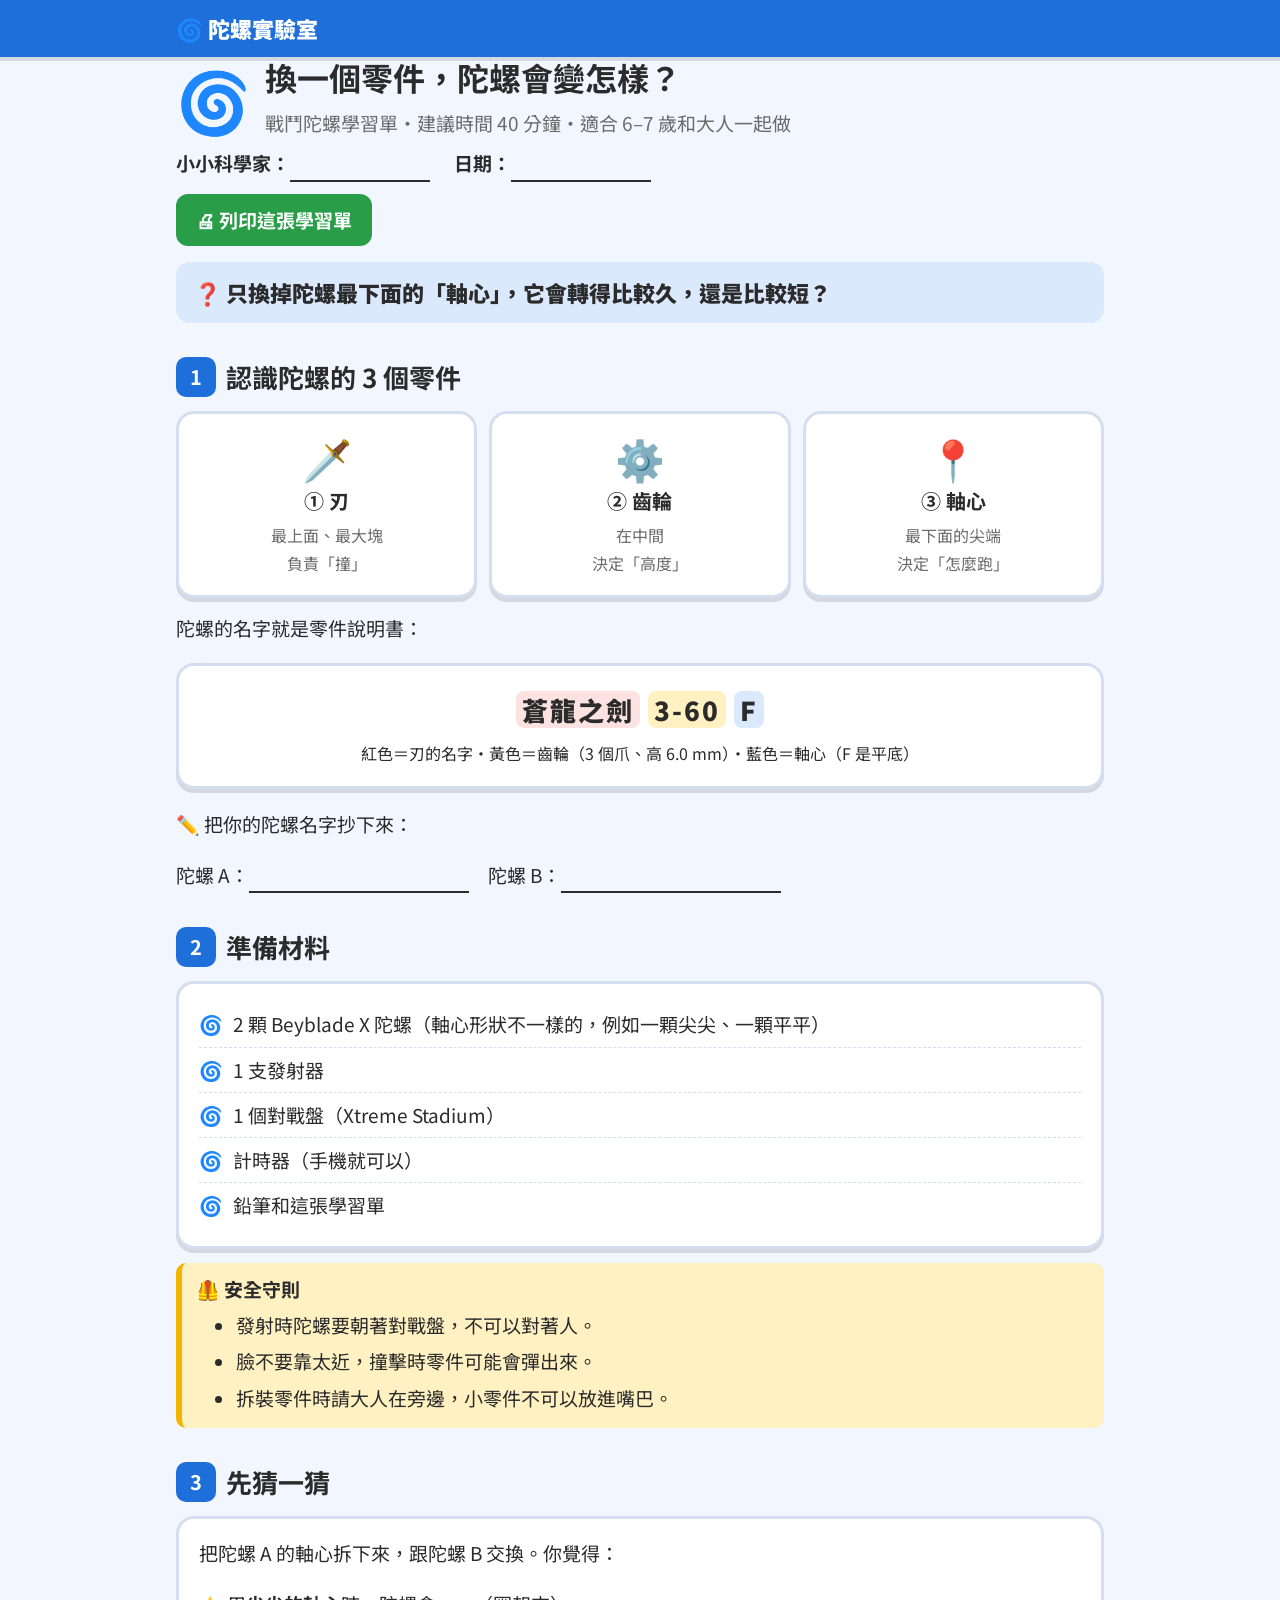
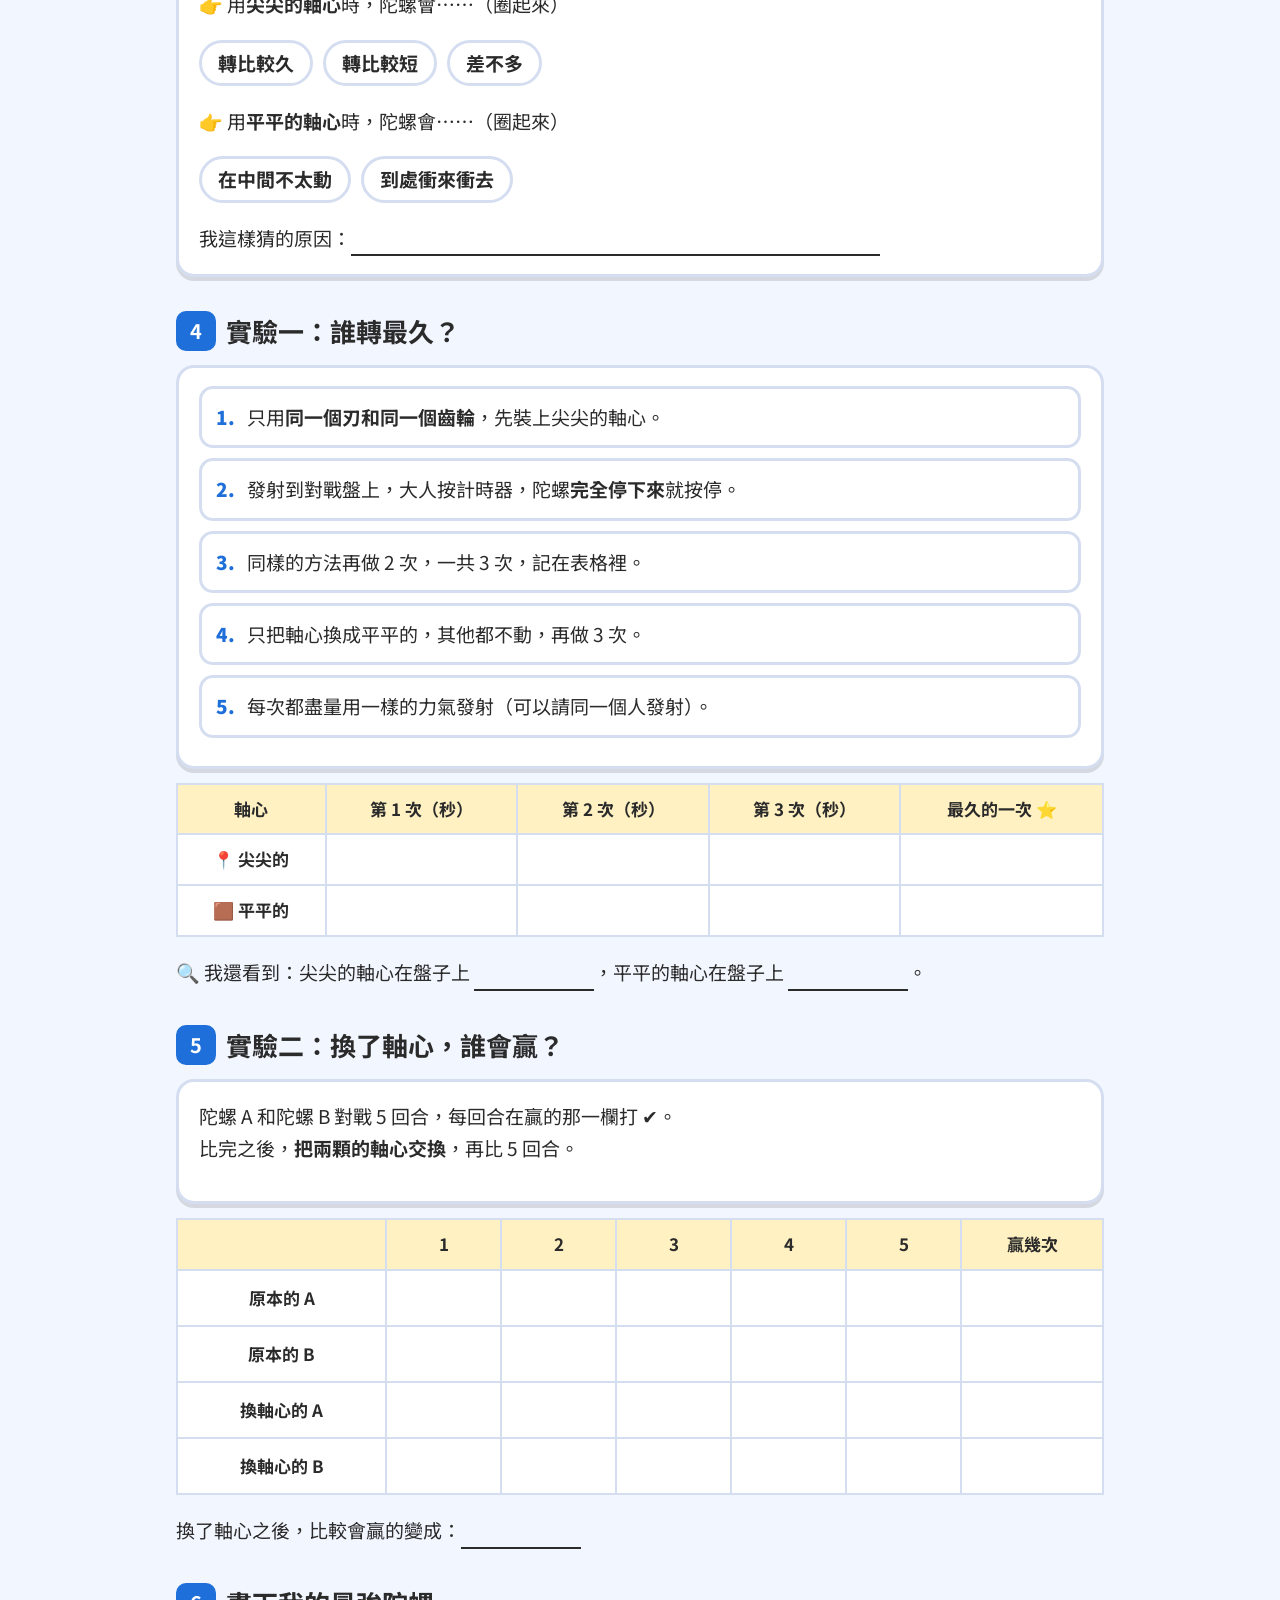
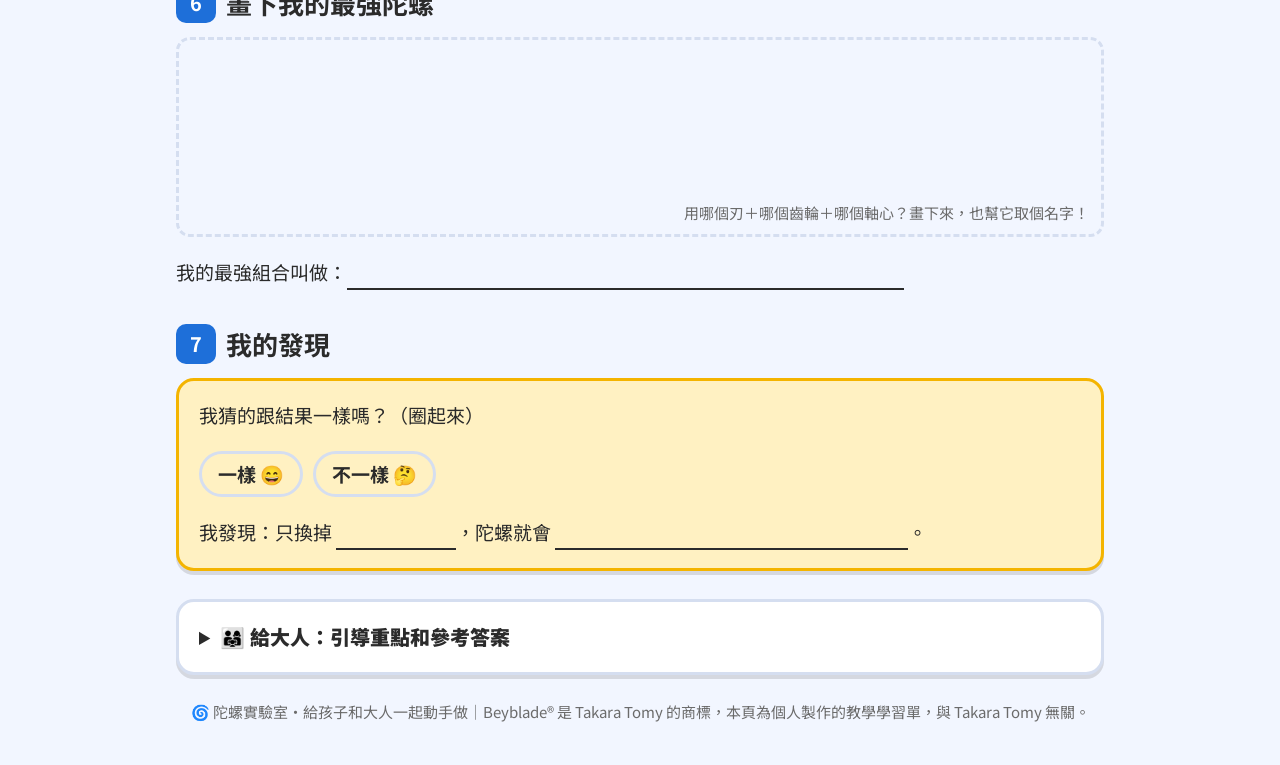
==== index.html @ efa7e7e8 "建立陀螺實驗室：可列印的戰鬥陀螺實驗學習單 Co-Authored-By: Claude Opus 5.5 <noreply@anthropic.com>" ====
<!doctype html>
<html lang="zh-Hant-TW">
<head>
  <meta charset="utf-8">
  <meta name="viewport" content="width=device-width, initial-scale=1">
  <title>陀螺實驗學習單｜陀螺實驗室</title>
  <meta name="description" content="換一個零件，陀螺會變怎樣？給 6–7 歲孩子的戰鬥陀螺實驗學習單，可以直接列印">
  <link rel="icon" href="data:image/svg+xml,<svg xmlns='http://www.w3.org/2000/svg' viewBox='0 0 100 100'><text y='.9em' font-size='90'>🌀</text></svg>">
  <link rel="preconnect" href="https://fonts.googleapis.com">
  <link rel="stylesheet" href="https://fonts.googleapis.com/css2?family=Noto+Sans+TC:wght@400;700;900&display=swap">
  <style>
    :root {
      --bg: #f2f6ff;
      --card: #ffffff;
      --ink: #2b2b2b;
      --muted: #6b6b6b;
      --line: #d5def0;
      --red: #d62828;
      --red-soft: #fde2e2;
      --yellow: #f4b400;
      --yellow-soft: #fff1c2;
      --blue: #1e6fd9;
      --blue-soft: #dbe9fd;
      --green: #2a9d48;
      --shadow: 0 4px 0 rgba(0, 0, 0, 0.12);
    }
    * { box-sizing: border-box; }
    body {
      margin: 0;
      background: var(--bg);
      color: var(--ink);
      font-family: "Noto Sans TC", "Microsoft JhengHei", "PingFang TC", sans-serif;
      font-size: 19px;
      line-height: 1.7;
    }
    .wrap { max-width: 960px; margin: 0 auto; padding: 0 16px; }
    main { padding: 24px 0 48px; }
    h1 { font-size: 32px; line-height: 1.3; margin: 0 0 8px; }
    h2 { font-size: 26px; margin: 32px 0 12px; }
    .lead { color: var(--muted); margin: 0 0 20px; }
    .logo { color: #fff; text-decoration: none; font-weight: 900; font-size: 22px; }
    .card {
      background: var(--card);
      border: 3px solid var(--line);
      border-radius: 18px;
      padding: 18px 20px;
      box-shadow: var(--shadow);
    }
    .lesson-top { display: flex; gap: 14px; align-items: center; flex-wrap: wrap; }
    .lesson-top .emoji { font-size: 60px; line-height: 1; }
    .question {
      font-size: 22px;
      font-weight: 900;
      background: var(--blue-soft);
      padding: 12px 18px;
      border-radius: 14px;
      margin: 16px 0;
    }
    .section h2 { display: flex; align-items: center; gap: 10px; }
    .section h2 .n {
      background: var(--blue);
      color: #fff;
      width: 40px;
      height: 40px;
      border-radius: 10px;
      display: inline-flex;
      align-items: center;
      justify-content: center;
      font-size: 20px;
      flex: none;
    }
    .materials { margin: 0; padding-left: 0; list-style: none; }
    .materials li { padding: 6px 0 6px 34px; position: relative; border-bottom: 1px dashed var(--line); }
    .materials li:last-child { border-bottom: 0; }
    .materials li::before { content: "🌀"; position: absolute; left: 0; }
    .steps { list-style: none; padding: 0; margin: 0; }
    .steps li { margin-bottom: 10px; }
    .steps label {
      display: flex;
      gap: 12px;
      align-items: flex-start;
      padding: 12px 14px;
      border: 3px solid var(--line);
      border-radius: 14px;
      background: var(--card);
    }
    .steps .num { font-weight: 900; color: var(--blue); flex: none; }
    .note {
      background: var(--yellow-soft);
      border-left: 6px solid var(--yellow);
      padding: 10px 14px;
      border-radius: 10px;
      margin: 14px 0;
    }
    .discovery { background: var(--yellow-soft); border-color: var(--yellow); }
    .btn {
      font: inherit;
      font-weight: 700;
      padding: 8px 18px;
      border-radius: 12px;
      border: 2px solid var(--ink);
      background: #fff;
      cursor: pointer;
    }
    .btn.primary { background: var(--green); border-color: var(--green); color: #fff; }
    .fold summary { font-weight: 900; cursor: pointer; font-size: 20px; }
    .fold[open] summary { margin-bottom: 12px; }
    footer { text-align: center; color: var(--muted); font-size: 15px; padding: 24px 16px 40px; }
    @media (max-width: 600px) {
      body { font-size: 18px; }
      h1 { font-size: 27px; }
      .lesson-top .emoji { font-size: 48px; }
    }

    /* 學習單專用：填寫格、表格、列印 */
    .ws-name { display: flex; flex-wrap: wrap; gap: 8px 24px; margin: 8px 0 4px; font-weight: 700; }
    .ws-name span { border-bottom: 2px solid var(--ink); min-width: 140px; display: inline-block; }
    .parts { display: grid; gap: 12px; grid-template-columns: repeat(auto-fit, minmax(200px, 1fr)); }
    .part { text-align: center; }
    .part .emoji { font-size: 40px; display: block; line-height: 1.3; }
    .part b { font-size: 20px; display: block; }
    .part p { margin: 4px 0 0; font-size: 16px; color: var(--muted); }
    .name-code { font-size: 26px; font-weight: 900; text-align: center; letter-spacing: 2px; margin: 4px 0 8px; }
    .name-code .k { padding: 0 6px; border-radius: 8px; }
    .k1 { background: var(--red-soft); }
    .k2 { background: var(--yellow-soft); }
    .k3 { background: var(--blue-soft); }
    .ws-table { width: 100%; border-collapse: collapse; font-size: 17px; background: #fff; }
    .ws-table th, .ws-table td { border: 2px solid var(--line); padding: 10px 8px; text-align: center; }
    .ws-table th { background: var(--yellow-soft); }
    .ws-table td:first-child { white-space: nowrap; font-weight: 700; }
    .ws-table td.blank { height: 48px; min-width: 56px; }
    .scroll { overflow-x: auto; }
    .choice { display: flex; flex-wrap: wrap; gap: 10px; margin: 8px 0; }
    .choice span { border: 3px solid var(--line); border-radius: 999px; padding: 4px 16px; font-weight: 700; }
    .fill { border-bottom: 2px solid var(--ink); display: inline-block; min-width: 120px; }
    .draw { height: 200px; border: 3px dashed var(--line); border-radius: 14px; display: flex; align-items: flex-end; justify-content: flex-end; padding: 8px 12px; color: var(--muted); font-size: 15px; }
    .tally td.blank { height: 56px; }
    .safety li { margin-bottom: 4px; }
    .print-bar { display: flex; gap: 10px; flex-wrap: wrap; margin: 12px 0 4px; }
    .ws-top { background: var(--blue); color: #fff; box-shadow: var(--shadow); }
    .ws-top .wrap { padding-top: 10px; padding-bottom: 10px; display: flex; flex-wrap: wrap; gap: 8px 16px; align-items: center; }
    .ws-top a.back { color: #fff; font-weight: 700; }
    .section { margin-top: 8px; }
    @media print {
      body { background: #fff; font-size: 15px; line-height: 1.5; }
      .ws-top, .print-bar, footer, .no-print { display: none !important; }
      main { padding: 0; }
      .card { box-shadow: none; break-inside: avoid; padding: 10px 14px; }
      h2 { font-size: 20px; margin: 16px 0 8px; break-after: avoid; }
      h1 { font-size: 26px; }
      .page-break { break-before: page; }
      .draw { height: 150px; }
      .section h2 .n, .ws-table th, .k, .question, .note, .result, .discovery {
        -webkit-print-color-adjust: exact; print-color-adjust: exact;
      }
    }
  </style>
</head>
<body>
  <header class="ws-top">
    <div class="wrap">
      <a class="logo" href="index.html">🌀 陀螺實驗室</a>
    </div>
  </header>

  <main class="wrap">
    <div class="lesson-top">
      <span class="emoji">🌀</span>
      <div>
        <h1>換一個零件，陀螺會變怎樣？</h1>
        <p class="lead" style="margin:0">戰鬥陀螺學習單・建議時間 40 分鐘・適合 6–7 歲和大人一起做</p>
      </div>
    </div>

    <div class="ws-name">
      <div>小小科學家：<span>&nbsp;</span></div>
      <div>日期：<span>&nbsp;</span></div>
    </div>

    <div class="print-bar">
      <button class="btn primary" type="button" onclick="window.print()">🖨 列印這張學習單</button>
    </div>

    <p class="question">❓ 只換掉陀螺最下面的「軸心」，它會轉得比較久，還是比較短？</p>

    <!-- 1 -->
    <div class="section">
      <h2><span class="n">1</span>認識陀螺的 3 個零件</h2>
      <div class="parts">
        <div class="card part"><span class="emoji">🗡️</span><b>① 刃</b><p>最上面、最大塊<br>負責「撞」</p></div>
        <div class="card part"><span class="emoji">⚙️</span><b>② 齒輪</b><p>在中間<br>決定「高度」</p></div>
        <div class="card part"><span class="emoji">📍</span><b>③ 軸心</b><p>最下面的尖端<br>決定「怎麼跑」</p></div>
      </div>
      <p style="margin-top:14px">陀螺的名字就是零件說明書：</p>
      <div class="card">
        <p class="name-code"><span class="k k1">蒼龍之劍</span> <span class="k k2">3-60</span> <span class="k k3">F</span></p>
        <p style="margin:0;text-align:center;font-size:16px">紅色＝刃的名字・黃色＝齒輪（3 個爪、高 6.0 mm）・藍色＝軸心（F 是平底）</p>
      </div>
      <p>✏️ 把你的陀螺名字抄下來：</p>
      <p>陀螺 A：<span class="fill" style="min-width:220px">&nbsp;</span>　陀螺 B：<span class="fill" style="min-width:220px">&nbsp;</span></p>
    </div>

    <!-- 2 -->
    <div class="section">
      <h2><span class="n">2</span>準備材料</h2>
      <div class="card">
        <ul class="materials">
          <li>2 顆 Beyblade X 陀螺（軸心形狀不一樣的，例如一顆尖尖、一顆平平）</li>
          <li>1 支發射器</li>
          <li>1 個對戰盤（Xtreme Stadium）</li>
          <li>計時器（手機就可以）</li>
          <li>鉛筆和這張學習單</li>
        </ul>
      </div>
      <div class="note">
        <b>🦺 安全守則</b>
        <ul class="safety" style="margin:4px 0 0">
          <li>發射時陀螺要朝著對戰盤，不可以對著人。</li>
          <li>臉不要靠太近，撞擊時零件可能會彈出來。</li>
          <li>拆裝零件時請大人在旁邊，小零件不可以放進嘴巴。</li>
        </ul>
      </div>
    </div>

    <!-- 3 -->
    <div class="section">
      <h2><span class="n">3</span>先猜一猜</h2>
      <div class="card">
        <p style="margin-top:0">把陀螺 A 的軸心拆下來，跟陀螺 B 交換。你覺得：</p>
        <p>👉 用<b>尖尖的軸心</b>時，陀螺會……（圈起來）</p>
        <div class="choice"><span>轉比較久</span><span>轉比較短</span><span>差不多</span></div>
        <p>👉 用<b>平平的軸心</b>時，陀螺會……（圈起來）</p>
        <div class="choice"><span>在中間不太動</span><span>到處衝來衝去</span></div>
        <p style="margin-bottom:0">我這樣猜的原因：<span class="fill" style="min-width:60%">&nbsp;</span></p>
      </div>
    </div>

    <!-- 4 -->
    <div class="section page-break">
      <h2><span class="n">4</span>實驗一：誰轉最久？</h2>
      <div class="card">
        <ol class="steps">
          <li><label><span class="num">1.</span><span>只用<b>同一個刃和同一個齒輪</b>，先裝上尖尖的軸心。</span></label></li>
          <li><label><span class="num">2.</span><span>發射到對戰盤上，大人按計時器，陀螺<b>完全停下來</b>就按停。</span></label></li>
          <li><label><span class="num">3.</span><span>同樣的方法再做 2 次，一共 3 次，記在表格裡。</span></label></li>
          <li><label><span class="num">4.</span><span>只把軸心換成平平的，其他都不動，再做 3 次。</span></label></li>
          <li><label><span class="num">5.</span><span>每次都盡量用一樣的力氣發射（可以請同一個人發射）。</span></label></li>
        </ol>
      </div>
      <div class="scroll" style="margin-top:14px">
        <table class="ws-table">
          <tr><th>軸心</th><th>第 1 次（秒）</th><th>第 2 次（秒）</th><th>第 3 次（秒）</th><th>最久的一次 ⭐</th></tr>
          <tr><td>📍 尖尖的</td><td class="blank"></td><td class="blank"></td><td class="blank"></td><td class="blank"></td></tr>
          <tr><td>🟫 平平的</td><td class="blank"></td><td class="blank"></td><td class="blank"></td><td class="blank"></td></tr>
        </table>
      </div>
      <p>🔍 我還看到：尖尖的軸心在盤子上 <span class="fill">&nbsp;</span>，平平的軸心在盤子上 <span class="fill">&nbsp;</span>。</p>
    </div>

    <!-- 5 -->
    <div class="section">
      <h2><span class="n">5</span>實驗二：換了軸心，誰會贏？</h2>
      <div class="card">
        <p style="margin-top:0">陀螺 A 和陀螺 B 對戰 5 回合，每回合在贏的那一欄打 ✔。<br>
        比完之後，<b>把兩顆的軸心交換</b>，再比 5 回合。</p>
      </div>
      <div class="scroll" style="margin-top:14px">
        <table class="ws-table tally">
          <tr><th></th><th>1</th><th>2</th><th>3</th><th>4</th><th>5</th><th>贏幾次</th></tr>
          <tr><td>原本的 A</td><td class="blank"></td><td class="blank"></td><td class="blank"></td><td class="blank"></td><td class="blank"></td><td class="blank"></td></tr>
          <tr><td>原本的 B</td><td class="blank"></td><td class="blank"></td><td class="blank"></td><td class="blank"></td><td class="blank"></td><td class="blank"></td></tr>
          <tr><td>換軸心的 A</td><td class="blank"></td><td class="blank"></td><td class="blank"></td><td class="blank"></td><td class="blank"></td><td class="blank"></td></tr>
          <tr><td>換軸心的 B</td><td class="blank"></td><td class="blank"></td><td class="blank"></td><td class="blank"></td><td class="blank"></td><td class="blank"></td></tr>
        </table>
      </div>
      <p>換了軸心之後，比較會贏的變成：<span class="fill">&nbsp;</span></p>
    </div>

    <!-- 6 -->
    <div class="section">
      <h2><span class="n">6</span>畫下我的最強陀螺</h2>
      <div class="draw">用哪個刃＋哪個齒輪＋哪個軸心？畫下來，也幫它取個名字！</div>
      <p>我的最強組合叫做：<span class="fill" style="min-width:60%">&nbsp;</span></p>
    </div>

    <!-- 7 -->
    <div class="section">
      <h2><span class="n">7</span>我的發現</h2>
      <div class="card discovery">
        <p style="margin-top:0">我猜的跟結果一樣嗎？（圈起來）</p>
        <div class="choice"><span>一樣 😄</span><span>不一樣 🤔</span></div>
        <p style="margin-bottom:0">我發現：只換掉 <span class="fill">&nbsp;</span>，陀螺就會 <span class="fill" style="min-width:40%">&nbsp;</span>。</p>
      </div>
    </div>

    <!-- 給大人 -->
    <details class="fold card no-print" style="margin-top:28px">
      <summary>👨‍👩‍👧 給大人：引導重點和參考答案</summary>
      <ul>
        <li><b>這堂課的核心是「控制變因」</b>：一次只換一個零件，其他都不動，才知道差別是誰造成的。可以舉生活例子：玩具車只換輪子、其他不動，才知道輪子大小有沒有差。</li>
        <li><b>通常的結果</b>：尖尖的軸心和盤面接觸小、摩擦小，會停在中間轉得比較久；平平的軸心摩擦大，會沿著盤子衝來衝去、撞擊力強，但比較快停。實際結果會因陀螺型號和發射力道不同，<b>以孩子量到的為準</b>，不一樣也是很好的討論機會。</li>
        <li><b>為什麼要做 3 次</b>：每次發射力道都不完全一樣，多做幾次才公平。可以跟孩子聊「為什麼不能只做一次就下結論？」</li>
        <li><b>發射小技巧</b>：發射器要拿平、拉條一口氣拉到底。6–7 歲孩子力氣不夠時，可以由大人統一發射，讓孩子專心觀察和記錄。</li>
        <li><b>零件互換</b>：只有 Beyblade X 系列的零件可以互換，舊的 Burst 系列不相容。</li>
      </ul>
    </details>
  </main>

  <footer>🌀 陀螺實驗室・給孩子和大人一起動手做｜Beyblade® 是 Takara Tomy 的商標，本頁為個人製作的教學學習單，與 Takara Tomy 無關。</footer>
</body>
</html>
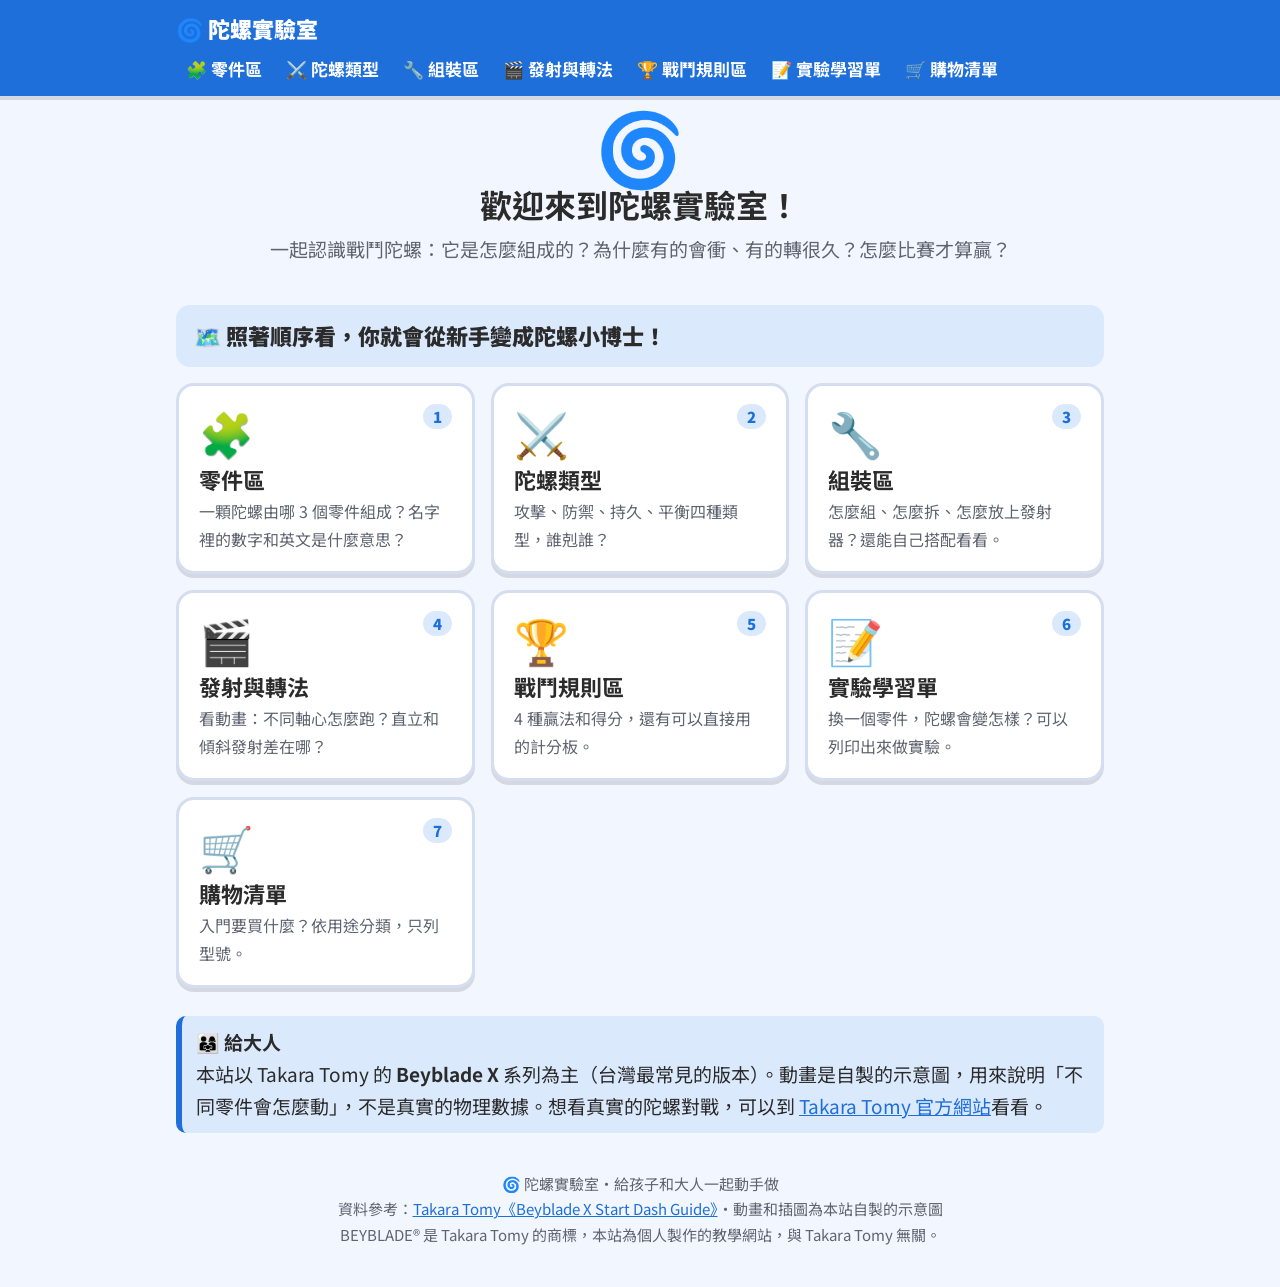
==== commit 34fe2859: "改版成有目錄的陀螺入門網站：零件、類型、組裝、轉法動畫、戰鬥規則、購物清單 - 首頁目錄和共用導覽（site.js、style.css） - demo.js：俯視對戰盤的動畫，示範四種軸心、發射方式、" ====
--- a/index.html
+++ b/index.html
@@ -3,310 +3,41 @@
 <head>
   <meta charset="utf-8">
   <meta name="viewport" content="width=device-width, initial-scale=1">
-  <title>陀螺實驗學習單｜陀螺實驗室</title>
-  <meta name="description" content="換一個零件，陀螺會變怎樣？給 6–7 歲孩子的戰鬥陀螺實驗學習單，可以直接列印">
+  <title>陀螺實驗室｜給孩子的戰鬥陀螺入門</title>
+  <meta name="description" content="給 6–7 歲孩子和大人一起看的戰鬥陀螺（Beyblade X）入門：零件、類型、組裝、發射轉法動畫、戰鬥規則和實驗學習單">
   <link rel="icon" href="data:image/svg+xml,<svg xmlns='http://www.w3.org/2000/svg' viewBox='0 0 100 100'><text y='.9em' font-size='90'>🌀</text></svg>">
   <link rel="preconnect" href="https://fonts.googleapis.com">
   <link rel="stylesheet" href="https://fonts.googleapis.com/css2?family=Noto+Sans+TC:wght@400;700;900&display=swap">
-  <style>
-    :root {
-      --bg: #f2f6ff;
-      --card: #ffffff;
-      --ink: #2b2b2b;
-      --muted: #6b6b6b;
-      --line: #d5def0;
-      --red: #d62828;
-      --red-soft: #fde2e2;
-      --yellow: #f4b400;
-      --yellow-soft: #fff1c2;
-      --blue: #1e6fd9;
-      --blue-soft: #dbe9fd;
-      --green: #2a9d48;
-      --shadow: 0 4px 0 rgba(0, 0, 0, 0.12);
-    }
-    * { box-sizing: border-box; }
-    body {
-      margin: 0;
-      background: var(--bg);
-      color: var(--ink);
-      font-family: "Noto Sans TC", "Microsoft JhengHei", "PingFang TC", sans-serif;
-      font-size: 19px;
-      line-height: 1.7;
-    }
-    .wrap { max-width: 960px; margin: 0 auto; padding: 0 16px; }
-    main { padding: 24px 0 48px; }
-    h1 { font-size: 32px; line-height: 1.3; margin: 0 0 8px; }
-    h2 { font-size: 26px; margin: 32px 0 12px; }
-    .lead { color: var(--muted); margin: 0 0 20px; }
-    .logo { color: #fff; text-decoration: none; font-weight: 900; font-size: 22px; }
-    .card {
-      background: var(--card);
-      border: 3px solid var(--line);
-      border-radius: 18px;
-      padding: 18px 20px;
-      box-shadow: var(--shadow);
-    }
-    .lesson-top { display: flex; gap: 14px; align-items: center; flex-wrap: wrap; }
-    .lesson-top .emoji { font-size: 60px; line-height: 1; }
-    .question {
-      font-size: 22px;
-      font-weight: 900;
-      background: var(--blue-soft);
-      padding: 12px 18px;
-      border-radius: 14px;
-      margin: 16px 0;
-    }
-    .section h2 { display: flex; align-items: center; gap: 10px; }
-    .section h2 .n {
-      background: var(--blue);
-      color: #fff;
-      width: 40px;
-      height: 40px;
-      border-radius: 10px;
-      display: inline-flex;
-      align-items: center;
-      justify-content: center;
-      font-size: 20px;
-      flex: none;
-    }
-    .materials { margin: 0; padding-left: 0; list-style: none; }
-    .materials li { padding: 6px 0 6px 34px; position: relative; border-bottom: 1px dashed var(--line); }
-    .materials li:last-child { border-bottom: 0; }
-    .materials li::before { content: "🌀"; position: absolute; left: 0; }
-    .steps { list-style: none; padding: 0; margin: 0; }
-    .steps li { margin-bottom: 10px; }
-    .steps label {
-      display: flex;
-      gap: 12px;
-      align-items: flex-start;
-      padding: 12px 14px;
-      border: 3px solid var(--line);
-      border-radius: 14px;
-      background: var(--card);
-    }
-    .steps .num { font-weight: 900; color: var(--blue); flex: none; }
-    .note {
-      background: var(--yellow-soft);
-      border-left: 6px solid var(--yellow);
-      padding: 10px 14px;
-      border-radius: 10px;
-      margin: 14px 0;
-    }
-    .discovery { background: var(--yellow-soft); border-color: var(--yellow); }
-    .btn {
-      font: inherit;
-      font-weight: 700;
-      padding: 8px 18px;
-      border-radius: 12px;
-      border: 2px solid var(--ink);
-      background: #fff;
-      cursor: pointer;
-    }
-    .btn.primary { background: var(--green); border-color: var(--green); color: #fff; }
-    .fold summary { font-weight: 900; cursor: pointer; font-size: 20px; }
-    .fold[open] summary { margin-bottom: 12px; }
-    footer { text-align: center; color: var(--muted); font-size: 15px; padding: 24px 16px 40px; }
-    @media (max-width: 600px) {
-      body { font-size: 18px; }
-      h1 { font-size: 27px; }
-      .lesson-top .emoji { font-size: 48px; }
-    }
-
-    /* 學習單專用：填寫格、表格、列印 */
-    .ws-name { display: flex; flex-wrap: wrap; gap: 8px 24px; margin: 8px 0 4px; font-weight: 700; }
-    .ws-name span { border-bottom: 2px solid var(--ink); min-width: 140px; display: inline-block; }
-    .parts { display: grid; gap: 12px; grid-template-columns: repeat(auto-fit, minmax(200px, 1fr)); }
-    .part { text-align: center; }
-    .part .emoji { font-size: 40px; display: block; line-height: 1.3; }
-    .part b { font-size: 20px; display: block; }
-    .part p { margin: 4px 0 0; font-size: 16px; color: var(--muted); }
-    .name-code { font-size: 26px; font-weight: 900; text-align: center; letter-spacing: 2px; margin: 4px 0 8px; }
-    .name-code .k { padding: 0 6px; border-radius: 8px; }
-    .k1 { background: var(--red-soft); }
-    .k2 { background: var(--yellow-soft); }
-    .k3 { background: var(--blue-soft); }
-    .ws-table { width: 100%; border-collapse: collapse; font-size: 17px; background: #fff; }
-    .ws-table th, .ws-table td { border: 2px solid var(--line); padding: 10px 8px; text-align: center; }
-    .ws-table th { background: var(--yellow-soft); }
-    .ws-table td:first-child { white-space: nowrap; font-weight: 700; }
-    .ws-table td.blank { height: 48px; min-width: 56px; }
-    .scroll { overflow-x: auto; }
-    .choice { display: flex; flex-wrap: wrap; gap: 10px; margin: 8px 0; }
-    .choice span { border: 3px solid var(--line); border-radius: 999px; padding: 4px 16px; font-weight: 700; }
-    .fill { border-bottom: 2px solid var(--ink); display: inline-block; min-width: 120px; }
-    .draw { height: 200px; border: 3px dashed var(--line); border-radius: 14px; display: flex; align-items: flex-end; justify-content: flex-end; padding: 8px 12px; color: var(--muted); font-size: 15px; }
-    .tally td.blank { height: 56px; }
-    .safety li { margin-bottom: 4px; }
-    .print-bar { display: flex; gap: 10px; flex-wrap: wrap; margin: 12px 0 4px; }
-    .ws-top { background: var(--blue); color: #fff; box-shadow: var(--shadow); }
-    .ws-top .wrap { padding-top: 10px; padding-bottom: 10px; display: flex; flex-wrap: wrap; gap: 8px 16px; align-items: center; }
-    .ws-top a.back { color: #fff; font-weight: 700; }
-    .section { margin-top: 8px; }
-    @media print {
-      body { background: #fff; font-size: 15px; line-height: 1.5; }
-      .ws-top, .print-bar, footer, .no-print { display: none !important; }
-      main { padding: 0; }
-      .card { box-shadow: none; break-inside: avoid; padding: 10px 14px; }
-      h2 { font-size: 20px; margin: 16px 0 8px; break-after: avoid; }
-      h1 { font-size: 26px; }
-      .page-break { break-before: page; }
-      .draw { height: 150px; }
-      .section h2 .n, .ws-table th, .k, .question, .note, .result, .discovery {
-        -webkit-print-color-adjust: exact; print-color-adjust: exact;
-      }
-    }
-  </style>
+  <link rel="stylesheet" href="style.css">
 </head>
-<body>
-  <header class="ws-top">
-    <div class="wrap">
-      <a class="logo" href="index.html">🌀 陀螺實驗室</a>
-    </div>
-  </header>
-
+<body data-page="home">
+  <header class="top" id="top"></header>
   <main class="wrap">
-    <div class="lesson-top">
-      <span class="emoji">🌀</span>
-      <div>
-        <h1>換一個零件，陀螺會變怎樣？</h1>
-        <p class="lead" style="margin:0">戰鬥陀螺學習單・建議時間 40 分鐘・適合 6–7 歲和大人一起做</p>
-      </div>
+    <div class="hero">
+      <span class="big" aria-hidden="true">🌀</span>
+      <h1>歡迎來到陀螺實驗室！</h1>
+      <p class="lead">一起認識戰鬥陀螺：它是怎麼組成的？為什麼有的會衝、有的轉很久？怎麼比賽才算贏？</p>
     </div>
 
-    <div class="ws-name">
-      <div>小小科學家：<span>&nbsp;</span></div>
-      <div>日期：<span>&nbsp;</span></div>
+    <p class="question">🗺️ 照著順序看，你就會從新手變成陀螺小博士！</p>
+
+    <div class="grid">
+      <a class="card toc-card" href="parts.html"><span class="num">1</span><span class="emoji">🧩</span><b>零件區</b><small>一顆陀螺由哪 3 個零件組成？名字裡的數字和英文是什麼意思？</small></a>
+      <a class="card toc-card" href="types.html"><span class="num">2</span><span class="emoji">⚔️</span><b>陀螺類型</b><small>攻擊、防禦、持久、平衡四種類型，誰剋誰？</small></a>
+      <a class="card toc-card" href="assemble.html"><span class="num">3</span><span class="emoji">🔧</span><b>組裝區</b><small>怎麼組、怎麼拆、怎麼放上發射器？還能自己搭配看看。</small></a>
+      <a class="card toc-card" href="launch.html"><span class="num">4</span><span class="emoji">🎬</span><b>發射與轉法</b><small>看動畫：不同軸心怎麼跑？直立和傾斜發射差在哪？</small></a>
+      <a class="card toc-card" href="battle.html"><span class="num">5</span><span class="emoji">🏆</span><b>戰鬥規則區</b><small>4 種贏法和得分，還有可以直接用的計分板。</small></a>
+      <a class="card toc-card" href="worksheet.html"><span class="num">6</span><span class="emoji">📝</span><b>實驗學習單</b><small>換一個零件，陀螺會變怎樣？可以列印出來做實驗。</small></a>
+      <a class="card toc-card" href="shop.html"><span class="num">7</span><span class="emoji">🛒</span><b>購物清單</b><small>入門要買什麼？依用途分類，只列型號。</small></a>
     </div>
 
-    <div class="print-bar">
-      <button class="btn primary" type="button" onclick="window.print()">🖨 列印這張學習單</button>
+    <div class="note blue" style="margin-top:28px">
+      <b>👨‍👩‍👧 給大人</b><br>
+      本站以 Takara Tomy 的 <b>Beyblade X</b> 系列為主（台灣最常見的版本）。動畫是自製的示意圖，用來說明「不同零件會怎麼動」，不是真實的物理數據。想看真實的陀螺對戰，可以到
+      <a href="https://beyblade.takaratomy.co.jp/beyblade-x/" target="_blank" rel="noopener">Takara Tomy 官方網站</a>看看。
     </div>
-
-    <p class="question">❓ 只換掉陀螺最下面的「軸心」，它會轉得比較久，還是比較短？</p>
-
-    <!-- 1 -->
-    <div class="section">
-      <h2><span class="n">1</span>認識陀螺的 3 個零件</h2>
-      <div class="parts">
-        <div class="card part"><span class="emoji">🗡️</span><b>① 刃</b><p>最上面、最大塊<br>負責「撞」</p></div>
-        <div class="card part"><span class="emoji">⚙️</span><b>② 齒輪</b><p>在中間<br>決定「高度」</p></div>
-        <div class="card part"><span class="emoji">📍</span><b>③ 軸心</b><p>最下面的尖端<br>決定「怎麼跑」</p></div>
-      </div>
-      <p style="margin-top:14px">陀螺的名字就是零件說明書：</p>
-      <div class="card">
-        <p class="name-code"><span class="k k1">蒼龍之劍</span> <span class="k k2">3-60</span> <span class="k k3">F</span></p>
-        <p style="margin:0;text-align:center;font-size:16px">紅色＝刃的名字・黃色＝齒輪（3 個爪、高 6.0 mm）・藍色＝軸心（F 是平底）</p>
-      </div>
-      <p>✏️ 把你的陀螺名字抄下來：</p>
-      <p>陀螺 A：<span class="fill" style="min-width:220px">&nbsp;</span>　陀螺 B：<span class="fill" style="min-width:220px">&nbsp;</span></p>
-    </div>
-
-    <!-- 2 -->
-    <div class="section">
-      <h2><span class="n">2</span>準備材料</h2>
-      <div class="card">
-        <ul class="materials">
-          <li>2 顆 Beyblade X 陀螺（軸心形狀不一樣的，例如一顆尖尖、一顆平平）</li>
-          <li>1 支發射器</li>
-          <li>1 個對戰盤（Xtreme Stadium）</li>
-          <li>計時器（手機就可以）</li>
-          <li>鉛筆和這張學習單</li>
-        </ul>
-      </div>
-      <div class="note">
-        <b>🦺 安全守則</b>
-        <ul class="safety" style="margin:4px 0 0">
-          <li>發射時陀螺要朝著對戰盤，不可以對著人。</li>
-          <li>臉不要靠太近，撞擊時零件可能會彈出來。</li>
-          <li>拆裝零件時請大人在旁邊，小零件不可以放進嘴巴。</li>
-        </ul>
-      </div>
-    </div>
-
-    <!-- 3 -->
-    <div class="section">
-      <h2><span class="n">3</span>先猜一猜</h2>
-      <div class="card">
-        <p style="margin-top:0">把陀螺 A 的軸心拆下來，跟陀螺 B 交換。你覺得：</p>
-        <p>👉 用<b>尖尖的軸心</b>時，陀螺會……（圈起來）</p>
-        <div class="choice"><span>轉比較久</span><span>轉比較短</span><span>差不多</span></div>
-        <p>👉 用<b>平平的軸心</b>時，陀螺會……（圈起來）</p>
-        <div class="choice"><span>在中間不太動</span><span>到處衝來衝去</span></div>
-        <p style="margin-bottom:0">我這樣猜的原因：<span class="fill" style="min-width:60%">&nbsp;</span></p>
-      </div>
-    </div>
-
-    <!-- 4 -->
-    <div class="section page-break">
-      <h2><span class="n">4</span>實驗一：誰轉最久？</h2>
-      <div class="card">
-        <ol class="steps">
-          <li><label><span class="num">1.</span><span>只用<b>同一個刃和同一個齒輪</b>，先裝上尖尖的軸心。</span></label></li>
-          <li><label><span class="num">2.</span><span>發射到對戰盤上，大人按計時器，陀螺<b>完全停下來</b>就按停。</span></label></li>
-          <li><label><span class="num">3.</span><span>同樣的方法再做 2 次，一共 3 次，記在表格裡。</span></label></li>
-          <li><label><span class="num">4.</span><span>只把軸心換成平平的，其他都不動，再做 3 次。</span></label></li>
-          <li><label><span class="num">5.</span><span>每次都盡量用一樣的力氣發射（可以請同一個人發射）。</span></label></li>
-        </ol>
-      </div>
-      <div class="scroll" style="margin-top:14px">
-        <table class="ws-table">
-          <tr><th>軸心</th><th>第 1 次（秒）</th><th>第 2 次（秒）</th><th>第 3 次（秒）</th><th>最久的一次 ⭐</th></tr>
-          <tr><td>📍 尖尖的</td><td class="blank"></td><td class="blank"></td><td class="blank"></td><td class="blank"></td></tr>
-          <tr><td>🟫 平平的</td><td class="blank"></td><td class="blank"></td><td class="blank"></td><td class="blank"></td></tr>
-        </table>
-      </div>
-      <p>🔍 我還看到：尖尖的軸心在盤子上 <span class="fill">&nbsp;</span>，平平的軸心在盤子上 <span class="fill">&nbsp;</span>。</p>
-    </div>
-
-    <!-- 5 -->
-    <div class="section">
-      <h2><span class="n">5</span>實驗二：換了軸心，誰會贏？</h2>
-      <div class="card">
-        <p style="margin-top:0">陀螺 A 和陀螺 B 對戰 5 回合，每回合在贏的那一欄打 ✔。<br>
-        比完之後，<b>把兩顆的軸心交換</b>，再比 5 回合。</p>
-      </div>
-      <div class="scroll" style="margin-top:14px">
-        <table class="ws-table tally">
-          <tr><th></th><th>1</th><th>2</th><th>3</th><th>4</th><th>5</th><th>贏幾次</th></tr>
-          <tr><td>原本的 A</td><td class="blank"></td><td class="blank"></td><td class="blank"></td><td class="blank"></td><td class="blank"></td><td class="blank"></td></tr>
-          <tr><td>原本的 B</td><td class="blank"></td><td class="blank"></td><td class="blank"></td><td class="blank"></td><td class="blank"></td><td class="blank"></td></tr>
-          <tr><td>換軸心的 A</td><td class="blank"></td><td class="blank"></td><td class="blank"></td><td class="blank"></td><td class="blank"></td><td class="blank"></td></tr>
-          <tr><td>換軸心的 B</td><td class="blank"></td><td class="blank"></td><td class="blank"></td><td class="blank"></td><td class="blank"></td><td class="blank"></td></tr>
-        </table>
-      </div>
-      <p>換了軸心之後，比較會贏的變成：<span class="fill">&nbsp;</span></p>
-    </div>
-
-    <!-- 6 -->
-    <div class="section">
-      <h2><span class="n">6</span>畫下我的最強陀螺</h2>
-      <div class="draw">用哪個刃＋哪個齒輪＋哪個軸心？畫下來，也幫它取個名字！</div>
-      <p>我的最強組合叫做：<span class="fill" style="min-width:60%">&nbsp;</span></p>
-    </div>
-
-    <!-- 7 -->
-    <div class="section">
-      <h2><span class="n">7</span>我的發現</h2>
-      <div class="card discovery">
-        <p style="margin-top:0">我猜的跟結果一樣嗎？（圈起來）</p>
-        <div class="choice"><span>一樣 😄</span><span>不一樣 🤔</span></div>
-        <p style="margin-bottom:0">我發現：只換掉 <span class="fill">&nbsp;</span>，陀螺就會 <span class="fill" style="min-width:40%">&nbsp;</span>。</p>
-      </div>
-    </div>
-
-    <!-- 給大人 -->
-    <details class="fold card no-print" style="margin-top:28px">
-      <summary>👨‍👩‍👧 給大人：引導重點和參考答案</summary>
-      <ul>
-        <li><b>這堂課的核心是「控制變因」</b>：一次只換一個零件，其他都不動，才知道差別是誰造成的。可以舉生活例子：玩具車只換輪子、其他不動，才知道輪子大小有沒有差。</li>
-        <li><b>通常的結果</b>：尖尖的軸心和盤面接觸小、摩擦小，會停在中間轉得比較久；平平的軸心摩擦大，會沿著盤子衝來衝去、撞擊力強，但比較快停。實際結果會因陀螺型號和發射力道不同，<b>以孩子量到的為準</b>，不一樣也是很好的討論機會。</li>
-        <li><b>為什麼要做 3 次</b>：每次發射力道都不完全一樣，多做幾次才公平。可以跟孩子聊「為什麼不能只做一次就下結論？」</li>
-        <li><b>發射小技巧</b>：發射器要拿平、拉條一口氣拉到底。6–7 歲孩子力氣不夠時，可以由大人統一發射，讓孩子專心觀察和記錄。</li>
-        <li><b>零件互換</b>：只有 Beyblade X 系列的零件可以互換，舊的 Burst 系列不相容。</li>
-      </ul>
-    </details>
   </main>
-
-  <footer>🌀 陀螺實驗室・給孩子和大人一起動手做｜Beyblade® 是 Takara Tomy 的商標，本頁為個人製作的教學學習單，與 Takara Tomy 無關。</footer>
+  <footer></footer>
+  <script src="site.js"></script>
 </body>
 </html>
--- a/style.css
+++ b/style.css
@@ -0,0 +1,229 @@
+:root {
+  --bg: #f2f6ff;
+  --card: #ffffff;
+  --ink: #2b2b2b;
+  --muted: #5f6470;
+  --line: #d5def0;
+  --red: #d62828;
+  --red-soft: #fde2e2;
+  --yellow: #f4b400;
+  --yellow-soft: #fff1c2;
+  --blue: #1e6fd9;
+  --blue-soft: #dbe9fd;
+  --green: #2a9d48;
+  --green-soft: #dcf5e3;
+  --purple: #7b3fd1;
+  --purple-soft: #ece2fb;
+  --navy: #142850;
+  --shadow: 0 4px 0 rgba(0, 0, 0, 0.12);
+}
+
+* { box-sizing: border-box; }
+[hidden] { display: none !important; }
+
+body {
+  margin: 0;
+  background: var(--bg);
+  color: var(--ink);
+  font-family: "Noto Sans TC", "Microsoft JhengHei", "PingFang TC", sans-serif;
+  font-size: 19px;
+  line-height: 1.7;
+}
+
+a { color: var(--blue); }
+img, svg, canvas { max-width: 100%; }
+
+.wrap { max-width: 960px; margin: 0 auto; padding: 0 16px; }
+main { padding: 24px 0 48px; }
+
+h1 { font-size: 32px; line-height: 1.3; margin: 0 0 8px; }
+h2 { font-size: 26px; margin: 32px 0 12px; }
+h3 { font-size: 21px; margin: 0 0 8px; }
+.lead { color: var(--muted); margin: 0 0 20px; }
+
+/* 頂部導覽 */
+.top { background: var(--blue); color: #fff; box-shadow: var(--shadow); position: sticky; top: 0; z-index: 10; }
+.top .wrap { display: flex; flex-wrap: wrap; align-items: center; gap: 6px 16px; padding-top: 10px; padding-bottom: 10px; }
+.logo { color: #fff; text-decoration: none; font-weight: 900; font-size: 22px; margin-right: auto; }
+.nav { display: flex; flex-wrap: wrap; gap: 4px; }
+.nav a { color: #fff; text-decoration: none; padding: 2px 10px; border-radius: 999px; font-weight: 700; font-size: 17px; white-space: nowrap; }
+.nav a.on, .nav a:hover { background: rgba(255, 255, 255, 0.25); }
+
+.card {
+  background: var(--card);
+  border: 3px solid var(--line);
+  border-radius: 18px;
+  padding: 18px 20px;
+  box-shadow: var(--shadow);
+}
+.grid { display: grid; gap: 16px; grid-template-columns: repeat(auto-fit, minmax(240px, 1fr)); }
+.grid.two { grid-template-columns: repeat(auto-fit, minmax(300px, 1fr)); }
+
+/* 頁首大標 */
+.lesson-top { display: flex; gap: 14px; align-items: center; flex-wrap: wrap; }
+.lesson-top .emoji { font-size: 60px; line-height: 1; }
+.question {
+  font-size: 22px;
+  font-weight: 900;
+  background: var(--blue-soft);
+  padding: 12px 18px;
+  border-radius: 14px;
+  margin: 16px 0;
+}
+
+/* 首頁目錄 */
+.hero { text-align: center; padding: 8px 0 4px; }
+.hero .big { font-size: 72px; line-height: 1.1; display: inline-block; animation: spin 2.4s linear infinite; }
+@keyframes spin { to { transform: rotate(360deg); } }
+.toc-card { display: block; text-decoration: none; color: var(--ink); transition: transform 0.15s; }
+.toc-card:hover { transform: translateY(-3px); }
+.toc-card .emoji { font-size: 44px; display: block; line-height: 1.3; }
+.toc-card b { font-size: 22px; display: block; }
+.toc-card small { display: block; color: var(--muted); font-size: 16px; }
+.toc-card .num { float: right; background: var(--blue-soft); color: var(--blue); font-weight: 900; border-radius: 999px; padding: 0 10px; font-size: 15px; }
+
+/* 段落編號 */
+.section h2 { display: flex; align-items: center; gap: 10px; }
+.section h2 .n {
+  background: var(--blue);
+  color: #fff;
+  width: 40px;
+  height: 40px;
+  border-radius: 10px;
+  display: inline-flex;
+  align-items: center;
+  justify-content: center;
+  font-size: 20px;
+  flex: none;
+}
+
+.materials { margin: 0; padding-left: 0; list-style: none; }
+.materials li { padding: 6px 0 6px 34px; position: relative; border-bottom: 1px dashed var(--line); }
+.materials li:last-child { border-bottom: 0; }
+.materials li::before { content: "🌀"; position: absolute; left: 0; }
+
+.steps { list-style: none; padding: 0; margin: 0; }
+.steps li { margin-bottom: 10px; }
+.steps label, .steps .step {
+  display: flex;
+  gap: 12px;
+  align-items: flex-start;
+  padding: 12px 14px;
+  border: 3px solid var(--line);
+  border-radius: 14px;
+  background: var(--card);
+}
+.steps .num { font-weight: 900; color: var(--blue); flex: none; }
+
+.note { background: var(--yellow-soft); border-left: 6px solid var(--yellow); padding: 10px 14px; border-radius: 10px; margin: 14px 0; }
+.note.blue { background: var(--blue-soft); border-color: var(--blue); }
+.note.red { background: var(--red-soft); border-color: var(--red); }
+.note ul { margin: 4px 0 0; padding-left: 22px; }
+.discovery { background: var(--yellow-soft); border-color: var(--yellow); }
+
+.tag { display: inline-block; font-weight: 900; font-size: 15px; padding: 0 10px; border-radius: 999px; background: var(--blue-soft); color: var(--blue); }
+.t-attack { background: var(--red-soft); color: var(--red); border-color: var(--red); }
+.t-defense { background: var(--green-soft); color: var(--green); border-color: var(--green); }
+.t-stamina { background: var(--purple-soft); color: var(--purple); border-color: var(--purple); }
+.t-balance { background: var(--yellow-soft); color: #9a6b00; border-color: var(--yellow); }
+
+/* 表格 */
+.scroll { overflow-x: auto; }
+.table { width: 100%; border-collapse: collapse; font-size: 17px; background: #fff; }
+.table th, .table td { border: 2px solid var(--line); padding: 8px 10px; text-align: left; vertical-align: top; }
+.table th { background: var(--blue-soft); white-space: nowrap; }
+.table td.c, .table th.c { text-align: center; }
+.big-letter { font-size: 28px; font-weight: 900; text-align: center; color: var(--blue); }
+
+/* 按鈕 */
+.btn {
+  font: inherit;
+  font-weight: 700;
+  padding: 6px 16px;
+  border-radius: 12px;
+  border: 2px solid var(--ink);
+  background: #fff;
+  color: var(--ink);
+  cursor: pointer;
+}
+.btn.primary { background: var(--green); border-color: var(--green); color: #fff; }
+.btn.blue { background: var(--blue); border-color: var(--blue); color: #fff; }
+.btn:disabled { opacity: 0.5; cursor: not-allowed; }
+.btn-row { display: flex; flex-wrap: wrap; gap: 8px; align-items: center; }
+
+.fold summary { font-weight: 900; cursor: pointer; font-size: 20px; }
+.fold[open] summary { margin-bottom: 12px; }
+
+/* 動畫影片 */
+.videos { display: grid; gap: 18px; grid-template-columns: repeat(auto-fit, minmax(280px, 1fr)); }
+.video { padding: 12px; }
+.video h3 { margin: 4px 4px 2px; }
+.video .desc { margin: 0 4px 8px; font-size: 16px; color: var(--muted); }
+.screen { position: relative; background: var(--navy); border-radius: 14px; overflow: hidden; aspect-ratio: 1 / 1; }
+.screen canvas { display: block; width: 100%; height: 100%; }
+.screen .play-big {
+  position: absolute;
+  inset: 0;
+  margin: auto;
+  width: 84px;
+  height: 84px;
+  border-radius: 50%;
+  border: 0;
+  background: rgba(255, 255, 255, 0.92);
+  font-size: 34px;
+  cursor: pointer;
+  box-shadow: 0 4px 16px rgba(0, 0, 0, 0.35);
+}
+.screen .caption {
+  position: absolute;
+  left: 8px;
+  right: 8px;
+  bottom: 8px;
+  background: rgba(0, 0, 0, 0.6);
+  color: #fff;
+  font-size: 15px;
+  font-weight: 700;
+  padding: 4px 10px;
+  border-radius: 10px;
+  text-align: center;
+  min-height: 1.7em;
+}
+.screen .caption:empty { display: none; }
+.video .controls { display: flex; flex-wrap: wrap; gap: 6px; align-items: center; margin-top: 8px; font-size: 15px; }
+.video .controls .btn { font-size: 15px; padding: 2px 12px; }
+.video .controls label { display: inline-flex; gap: 4px; align-items: center; margin-left: auto; cursor: pointer; }
+.video .result { margin: 8px 4px 0; font-size: 16px; font-weight: 700; min-height: 1.6em; }
+
+/* 計分板 */
+.score { display: grid; gap: 12px; grid-template-columns: 1fr 1fr; }
+.player { text-align: center; }
+.player input { font: inherit; font-weight: 900; text-align: center; width: 100%; border: 2px dashed var(--line); border-radius: 10px; padding: 2px 6px; }
+.player .pts { font-size: 56px; font-weight: 900; line-height: 1.2; color: var(--blue); }
+.player .btn { width: 100%; margin-top: 6px; font-size: 16px; }
+.player.win { border-color: var(--yellow); background: var(--yellow-soft); }
+.winner { text-align: center; font-size: 24px; font-weight: 900; min-height: 1.5em; margin: 10px 0 0; }
+
+/* 組合器 */
+.builder { display: grid; gap: 16px; grid-template-columns: repeat(auto-fit, minmax(260px, 1fr)); align-items: center; }
+.builder label { display: block; font-weight: 700; margin-bottom: 8px; }
+.builder select { font: inherit; width: 100%; padding: 6px 10px; border: 3px solid var(--line); border-radius: 12px; background: #fff; }
+.build-name { font-size: 26px; font-weight: 900; text-align: center; }
+
+.pager { display: flex; justify-content: space-between; gap: 12px; margin-top: 32px; flex-wrap: wrap; font-weight: 700; }
+
+footer { text-align: center; color: var(--muted); font-size: 15px; padding: 24px 16px 40px; }
+
+@media (max-width: 600px) {
+  body { font-size: 18px; }
+  h1 { font-size: 27px; }
+  h2 { font-size: 23px; }
+  .top { position: static; }
+  .logo { font-size: 20px; }
+  .nav a { font-size: 15px; padding: 2px 8px; }
+  .lesson-top .emoji { font-size: 48px; }
+  .player .pts { font-size: 44px; }
+}
+
+@media (prefers-reduced-motion: reduce) {
+  .hero .big { animation: none; }
+}
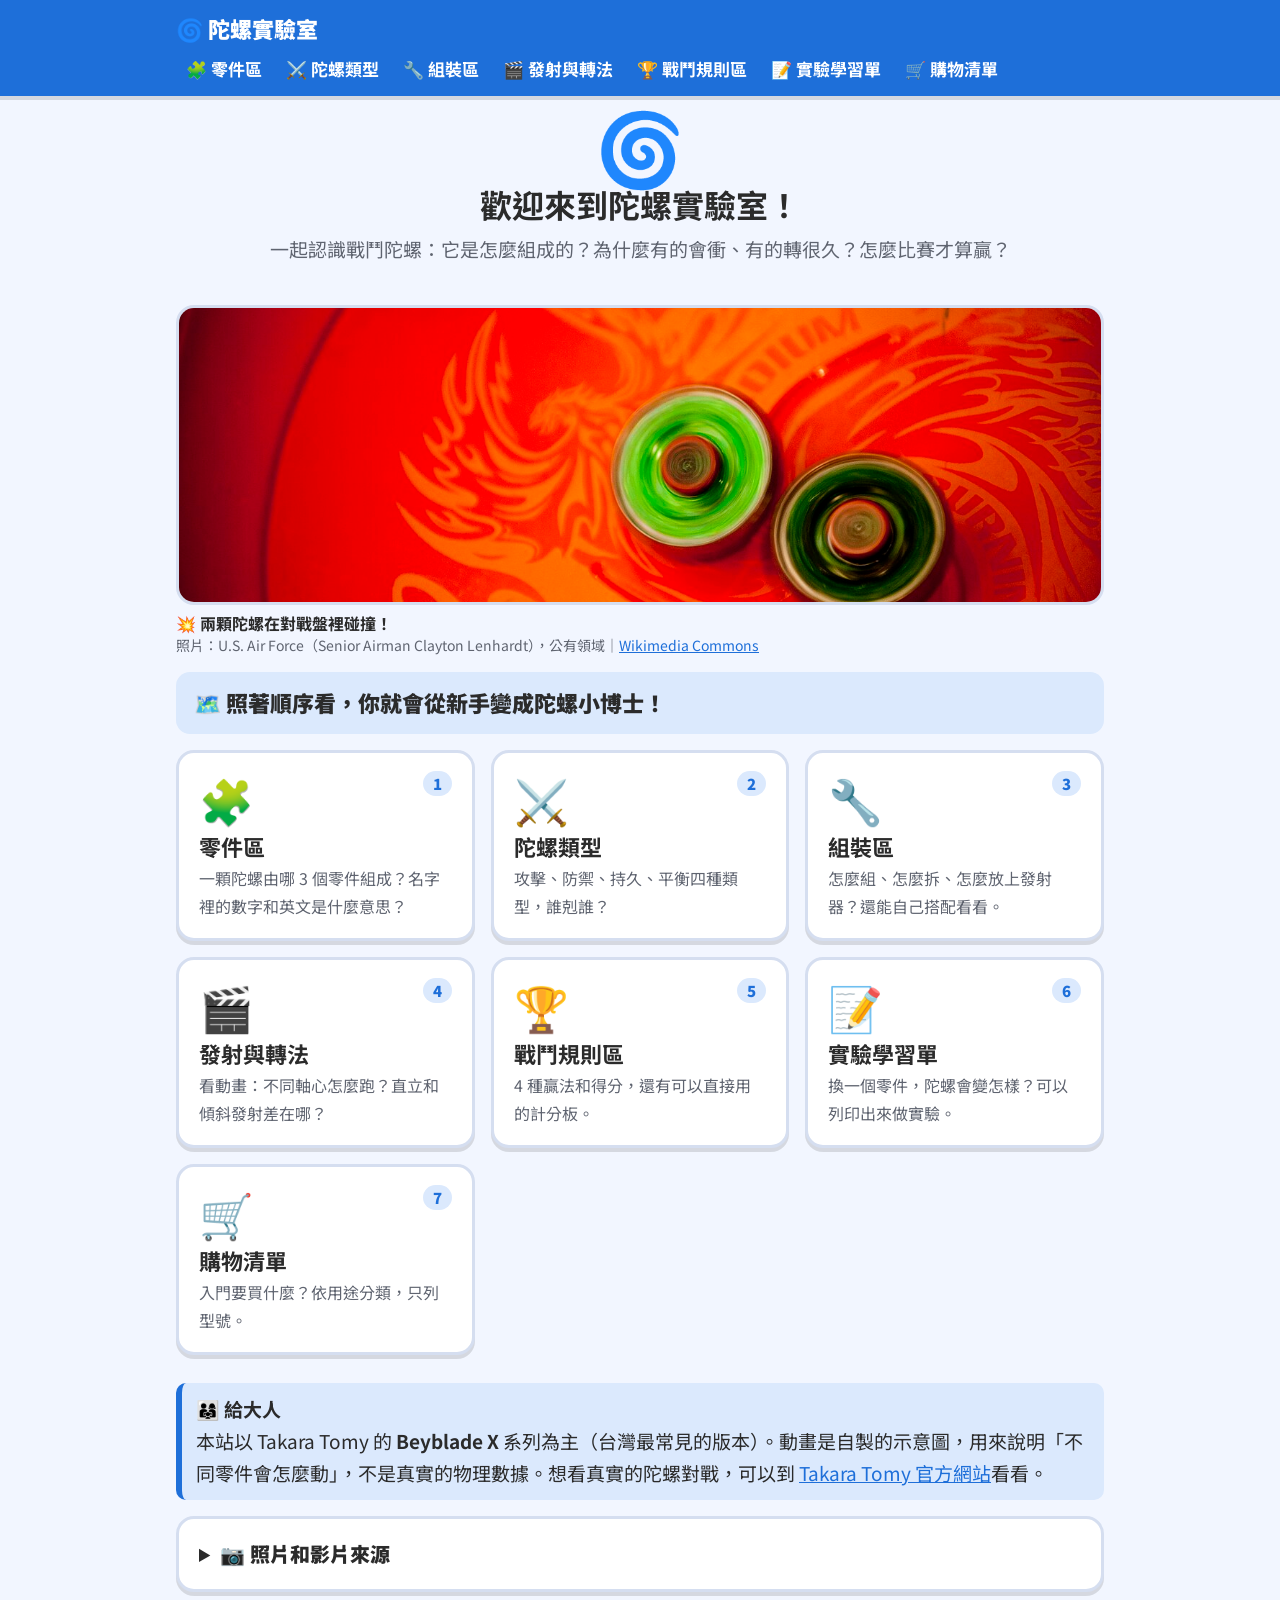
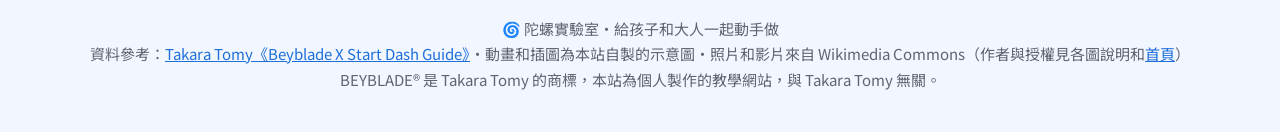
==== commit cf731b04: "加入 Wikimedia Commons 自由授權的照片和慢動作影片 - 首頁：陀螺碰撞照片（公有領域），並列出所有照片和影片的作者與授權 - 戰鬥規則區：真實對戰盤、比賽計分牌照片（CC BY 4." ====
--- a/index.html
+++ b/index.html
@@ -19,6 +19,11 @@
       <p class="lead">一起認識戰鬥陀螺：它是怎麼組成的？為什麼有的會衝、有的轉很久？怎麼比賽才算贏？</p>
     </div>
 
+    <figure class="photo hero-photo">
+      <img src="images/collide.jpg" alt="兩顆陀螺在對戰盤裡高速旋轉、互相碰撞">
+      <figcaption><b>💥 兩顆陀螺在對戰盤裡碰撞！</b>照片：U.S. Air Force（Senior Airman Clayton Lenhardt），公有領域｜<a href="https://commons.wikimedia.org/wiki/File:Beyblade_tournament.JPG" target="_blank" rel="noopener">Wikimedia Commons</a></figcaption>
+    </figure>
+
     <p class="question">🗺️ 照著順序看，你就會從新手變成陀螺小博士！</p>
 
     <div class="grid">
@@ -36,6 +41,16 @@
       本站以 Takara Tomy 的 <b>Beyblade X</b> 系列為主（台灣最常見的版本）。動畫是自製的示意圖，用來說明「不同零件會怎麼動」，不是真實的物理數據。想看真實的陀螺對戰，可以到
       <a href="https://beyblade.takaratomy.co.jp/beyblade-x/" target="_blank" rel="noopener">Takara Tomy 官方網站</a>看看。
     </div>
+
+    <details class="fold card" style="margin-top:16px">
+      <summary>📷 照片和影片來源</summary>
+      <p style="margin-top:0;font-size:16px">本站的照片和影片都來自 Wikimedia Commons，使用自由授權，可以依授權條件使用。我們選的照片都以陀螺和對戰盤為主，避免拍到孩子的臉。</p>
+      <ul class="credits">
+        <li><a href="https://commons.wikimedia.org/wiki/File:Beyblade_tournament.JPG" target="_blank" rel="noopener">Beyblade tournament</a>：U.S. Air Force photo by Senior Airman Clayton Lenhardt，公有領域</li>
+        <li><a href="https://commons.wikimedia.org/wiki/File:Beyblade_tournament_August_1_2026_sports_events_04.jpg" target="_blank" rel="noopener">對戰盤和兩顆陀螺</a>、<a href="https://commons.wikimedia.org/wiki/File:Beyblade_tournament_August_1_2026_sports_events_07.jpg" target="_blank" rel="noopener">比賽中的對戰盤和計分牌</a>、<a href="https://commons.wikimedia.org/wiki/File:Beyblade_tournament_August_1_2026_sports.jpg" target="_blank" rel="noopener">紅色軌道的對戰盤</a>、<a href="https://commons.wikimedia.org/wiki/File:Beyblade_tournament_August_1_2026_sports_events_06.jpg" target="_blank" rel="noopener">發射的瞬間</a>：P1898，<a href="https://creativecommons.org/licenses/by/4.0/" target="_blank" rel="noopener">CC BY 4.0</a>（縮小尺寸）</li>
+        <li><a href="https://commons.wikimedia.org/wiki/File:Beyblades_in_slow_motion.webm" target="_blank" rel="noopener">Beyblades in slow motion</a>（影片）：GolhaMedia，<a href="https://creativecommons.org/licenses/by-sa/4.0/" target="_blank" rel="noopener">CC BY-SA 4.0</a></li>
+      </ul>
+    </details>
   </main>
   <footer></footer>
   <script src="site.js"></script>
--- a/style.css
+++ b/style.css
@@ -209,6 +209,23 @@
 .builder select { font: inherit; width: 100%; padding: 6px 10px; border: 3px solid var(--line); border-radius: 12px; background: #fff; }
 .build-name { font-size: 26px; font-weight: 900; text-align: center; }
 
+/* 照片和影片 */
+.photo { margin: 16px 0; }
+.photo img, .photo video {
+  display: block;
+  width: 100%;
+  max-height: 380px;
+  object-fit: cover;
+  border-radius: 18px;
+  border: 3px solid var(--line);
+  background: #dfe6f3;
+}
+.photo video { object-fit: contain; background: #000; max-height: none; aspect-ratio: 16 / 9; }
+.photo.hero-photo img { max-height: 300px; }
+.photo figcaption { font-size: 14px; color: var(--muted); margin-top: 6px; line-height: 1.5; }
+.photo figcaption b { color: var(--ink); font-size: 16px; display: block; }
+.credits li { font-size: 15px; margin-bottom: 4px; }
+
 .pager { display: flex; justify-content: space-between; gap: 12px; margin-top: 32px; flex-wrap: wrap; font-weight: 700; }
 
 footer { text-align: center; color: var(--muted); font-size: 15px; padding: 24px 16px 40px; }
